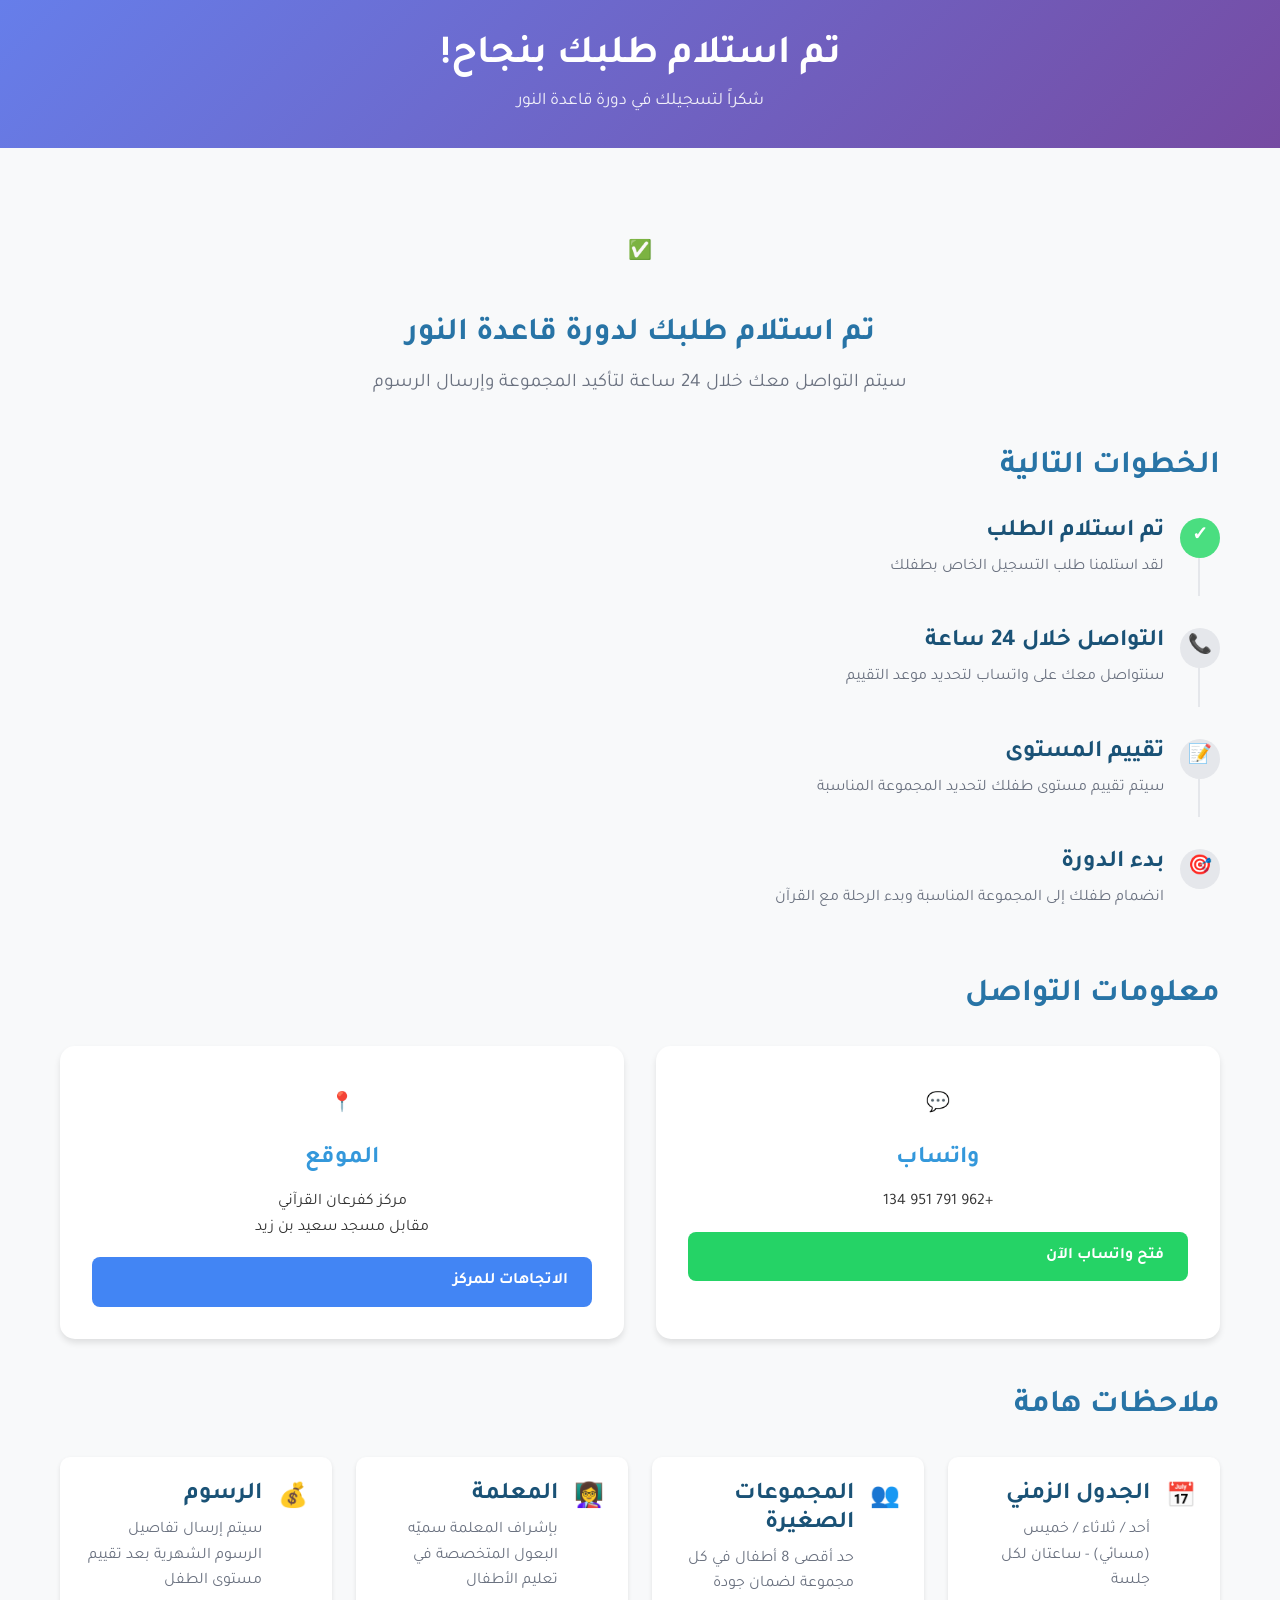
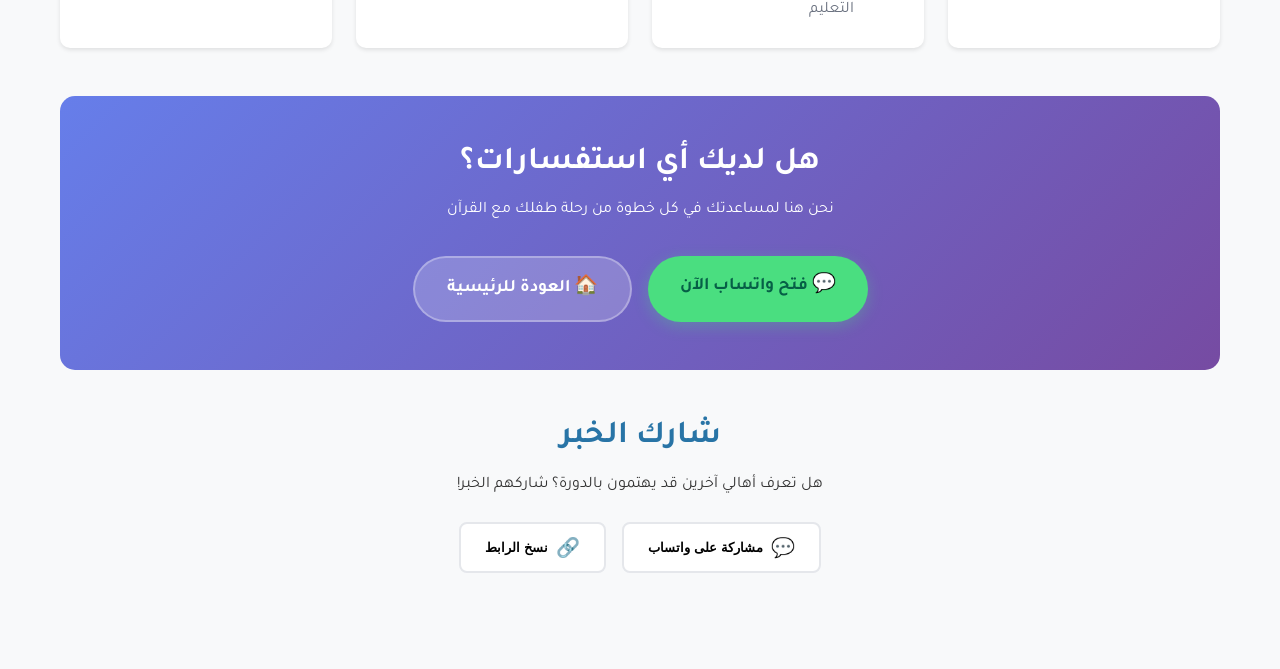
==== confirmation.html @ d8b771ff "اضافة الملفات" ====
<!DOCTYPE html>
<html lang="ar" dir="rtl">
<head>
    <meta charset="UTF-8">
    <meta name="viewport" content="width=device-width, initial-scale=1.0">
    <title>تأكيد التسجيل - دورة قاعدة النور</title>
    <meta name="description" content="تم استلام طلبك بنجاح في دورة قاعدة النور">
    <link rel="stylesheet" href="style.css">
    <link href="https://fonts.googleapis.com/css2?family=Tajawal:wght@400;500;700&display=swap" rel="stylesheet">
</head>
<body>
    <header class="page-header">
        <div class="container">
            <h1>تم استلام طلبك بنجاح!</h1>
            <p class="subtitle">شكراً لتسجيلك في دورة قاعدة النور</p>
        </div>
    </header>
    
    <main class="main-content">
        <div class="container">
            <section class="success-message">
                <div class="success-icon">
                    <span class="icon">✅</span>
                </div>
                <h2>تم استلام طلبك لدورة قاعدة النور</h2>
                <p class="success-description">
                    سيتم التواصل معك خلال 24 ساعة لتأكيد المجموعة وإرسال الرسوم
                </p>
            </section>
            
            <section class="next-steps">
                <h2>الخطوات التالية</h2>
                <div class="steps-timeline">
                    <div class="timeline-item">
                        <div class="timeline-marker completed">
                            <span class="icon">✓</span>
                        </div>
                        <div class="timeline-content">
                            <h3>تم استلام الطلب</h3>
                            <p>لقد استلمنا طلب التسجيل الخاص بطفلك</p>
                        </div>
                    </div>
                    
                    <div class="timeline-item">
                        <div class="timeline-marker pending">
                            <span class="icon">📞</span>
                        </div>
                        <div class="timeline-content">
                            <h3>التواصل خلال 24 ساعة</h3>
                            <p>سنتواصل معك على واتساب لتحديد موعد التقييم</p>
                        </div>
                    </div>
                    
                    <div class="timeline-item">
                        <div class="timeline-marker pending">
                            <span class="icon">📝</span>
                        </div>
                        <div class="timeline-content">
                            <h3>تقييم المستوى</h3>
                            <p>سيتم تقييم مستوى طفلك لتحديد المجموعة المناسبة</p>
                        </div>
                    </div>
                    
                    <div class="timeline-item">
                        <div class="timeline-marker pending">
                            <span class="icon">🎯</span>
                        </div>
                        <div class="timeline-content">
                            <h3>بدء الدورة</h3>
                            <p>انضمام طفلك إلى المجموعة المناسبة وبدء الرحلة مع القرآن</p>
                        </div>
                    </div>
                </div>
            </section>
            
            <section class="contact-info">
                <h2>معلومات التواصل</h2>
                <div class="contact-cards">
                    <div class="contact-card">
                        <div class="contact-icon">
                            <span class="icon">💬</span>
                        </div>
                        <h3>واتساب</h3>
                        <p>+962 791 951 134</p>
                        <a href="https://wa.me/962791951134?text=لقد قمت بالتسجيل في دورة قاعدة النور وأريد الاستفسار عن التفاصيل" 
                           class="contact-button whatsapp" 
                           onclick="trackEvent('whatsapp_click')">
                            فتح واتساب الآن
                        </a>
                    </div>
                    
                    <div class="contact-card">
                        <div class="contact-icon">
                            <span class="icon">📍</span>
                        </div>
                        <h3>الموقع</h3>
                        <p>مركز كفرعان القرآني<br>مقابل مسجد سعيد بن زيد</p>
                        <a href="https://maps.google.com/?q=مركز+كفرعان+القرآني" 
                           target="_blank" 
                           class="contact-button maps" 
                           onclick="trackEvent('maps_click')">
                            الاتجاهات للمركز
                        </a>
                    </div>
                </div>
            </section>
            
            <section class="important-notes">
                <h2>ملاحظات هامة</h2>
                <div class="notes-list">
                    <div class="note-item">
                        <span class="note-icon">📅</span>
                        <div class="note-content">
                            <h3>الجدول الزمني</h3>
                            <p>أحد / ثلاثاء / خميس (مسائي) - ساعتان لكل جلسة</p>
                        </div>
                    </div>
                    
                    <div class="note-item">
                        <span class="note-icon">👥</span>
                        <div class="note-content">
                            <h3>المجموعات الصغيرة</h3>
                            <p>حد أقصى 8 أطفال في كل مجموعة لضمان جودة التعليم</p>
                        </div>
                    </div>
                    
                    <div class="note-item">
                        <span class="note-icon">👩‍🏫</span>
                        <div class="note-content">
                            <h3>المعلمة</h3>
                            <p>بإشراف المعلمة سميّه البعول المتخصصة في تعليم الأطفال</p>
                        </div>
                    </div>
                    
                    <div class="note-item">
                        <span class="note-icon">💰</span>
                        <div class="note-content">
                            <h3>الرسوم</h3>
                            <p>سيتم إرسال تفاصيل الرسوم الشهرية بعد تقييم مستوى الطفل</p>
                        </div>
                    </div>
                </div>
            </section>
            
            <section class="final-cta">
                <div class="cta-content">
                    <h2>هل لديك أي استفسارات؟</h2>
                    <p>نحن هنا لمساعدتك في كل خطوة من رحلة طفلك مع القرآن</p>
                    <div class="cta-buttons">
                        <a href="https://wa.me/962791951134?text=لقد قمت بالتسجيل في دورة قاعدة النور وأريد الاستفسار عن التفاصيل" 
                           class="cta-button primary" 
                           onclick="trackEvent('whatsapp_click')">
                            <span class="icon">💬</span>
                            <span>فتح واتساب الآن</span>
                        </a>
                        <a href="index.html" class="cta-button secondary">
                            <span class="icon">🏠</span>
                            <span>العودة للرئيسية</span>
                        </a>
                    </div>
                </div>
            </section>
            
            <section class="share-section">
                <h2>شارك الخبر</h2>
                <p>هل تعرف أهالي آخرين قد يهتمون بالدورة؟ شاركهم الخبر!</p>
                <div class="share-buttons">
                    <button class="share-button" onclick="shareOnWhatsApp()">
                        <span class="icon">💬</span>
                        <span>مشاركة على واتساب</span>
                    </button>
                    <button class="share-button" onclick="copyLink()">
                        <span class="icon">🔗</span>
                        <span>نسخ الرابط</span>
                    </button>
                </div>
            </section>
        </div>
    </main>
    
    <script>
        function trackEvent(eventName) {
            if (typeof gtag !== 'undefined') {
                gtag('event', eventName);
            }
            console.log('Event tracked:', eventName);
        }
        
        function shareOnWhatsApp() {
            const url = window.location.origin;
            const message = `أوصي بشدة بدورة قاعدة النور في مركز كفرعان القرآني لتأسيس الأطفال على القرآن. سجلت طفلي الآن! 📚✨ ${url}`;
            window.open(`https://wa.me/?text=${encodeURIComponent(message)}`, '_blank');
            trackEvent('share_whatsapp');
        }
        
        function copyLink() {
            const url = window.location.origin;
            navigator.clipboard.writeText(url).then(() => {
                alert('تم نسخ الرابط بنجاح!');
                trackEvent('copy_link');
            }).catch(() => {
                // Fallback for older browsers
                const textArea = document.createElement('textarea');
                textArea.value = url;
                document.body.appendChild(textArea);
                textArea.select();
                document.execCommand('copy');
                document.body.removeChild(textArea);
                alert('تم نسخ الرابط بنجاح!');
                trackEvent('copy_link');
            });
        }
        
        // Track page view
        document.addEventListener('DOMContentLoaded', function() {
            trackEvent('page_view');
            trackEvent('conversion');
        });
    </script>
</body>
</html>
---- style.css ----
/* Reset and Base Styles */
* {
    margin: 0;
    padding: 0;
    box-sizing: border-box;
}

body {
    font-family: 'Tajawal', -apple-system, BlinkMacSystemFont, 'Segoe UI', Roboto, sans-serif;
    line-height: 1.6;
    color: #333;
    background-color: #f8f9fa;
    direction: rtl;
    transition: background-color 0.3s, color 0.3s;
}

body.dark-mode {
    background-color: #121212;
    color: #ffffff;
}

body.dark-mode p, 
body.dark-mode li {
    color: #e0e0e0;
}

body.dark-mode h1, 
body.dark-mode h2, 
body.dark-mode h3 {
    color: #fbc02d;
    font-weight: 700;
}

.container {
    max-width: 1200px;
    margin: 0 auto;
    padding: 0 20px;
}

/* Typography */
h1, h2, h3, h4, h5, h6 {
    font-weight: 700;
    line-height: 1.2;
    margin-bottom: 1rem;
}

h1 {
    font-size: 2.5rem;
    color: #1a5276;
}

h2 {
    font-size: 2rem;
    color: #2874a6;
}

h3 {
    font-size: 1.5rem;
    color: #3498db;
}

p {
    margin-bottom: 1rem;
}

/* Header Styles */
.page-header {
    background: linear-gradient(135deg, #667eea 0%, #764ba2 100%);
    color: white;
    padding: 2rem 0;
    text-align: center;
}

.page-header h1 {
    color: white;
    margin-bottom: 0.5rem;
}

.page-header .subtitle {
    font-size: 1.1rem;
    opacity: 0.9;
    margin-bottom: 0;
}

.breadcrumb {
    margin-bottom: 1.5rem;
    font-size: 0.9rem;
}

.breadcrumb a {
    color: rgba(255, 255, 255, 0.8);
    text-decoration: none;
    transition: color 0.3s;
}

.breadcrumb a:hover {
    color: white;
}

.breadcrumb .separator {
    margin: 0 0.5rem;
    opacity: 0.6;
}

.breadcrumb .current {
    color: white;
    font-weight: 500;
}

/* Hero Section */
.hero {
    background: linear-gradient(135deg, #667eea 0%, #764ba2 100%);
    color: white;
    padding: 4rem 0;
    text-align: center;
}

body.dark-mode .hero {
    background: linear-gradient(135deg, #1a1a1a 0%, #2d2d2d 100%) !important;
}

.hero-content {
    max-width: 800px;
    margin: 0 auto;
}

.hero h1 {
    font-size: 3rem;
    margin-bottom: 1rem;
    color: white;
}

.hero h2 {
    font-size: 1.5rem;
    font-weight: 500;
    margin-bottom: 2rem;
    color: rgba(255, 255, 255, 0.9);
}

.teacher-info {
    margin-bottom: 2rem;
}

.teacher-name {
    background: rgba(255, 255, 255, 0.2);
    padding: 0.5rem 1rem;
    border-radius: 25px;
    font-size: 1.1rem;
}

.key-features {
    display: flex;
    justify-content: center;
    gap: 2rem;
    margin-bottom: 2rem;
    flex-wrap: wrap;
}

.feature {
    display: flex;
    align-items: center;
    gap: 0.5rem;
    background: rgba(255, 255, 255, 0.1);
    padding: 0.5rem 1rem;
    border-radius: 20px;
}

.feature .icon {
    font-size: 1.2rem;
}

.benefits {
    background: rgba(255, 255, 255, 0.1);
    padding: 1.5rem;
    border-radius: 15px;
    margin-bottom: 2rem;
    text-align: right;
}

.benefits h3 {
    color: white;
    margin-bottom: 1rem;
    text-align: center;
}

.benefits ul {
    list-style: none;
}

.benefits li {
    margin-bottom: 0.5rem;
    position: relative;
    padding-right: 1.5rem;
}

.benefits li::before {
    content: "✓";
    position: absolute;
    right: 0;
    color: #4ade80;
    font-weight: bold;
}

.cta-section {
    margin-bottom: 2rem;
}

.cta-button {
    display: inline-block;
    padding: 1rem 2rem;
    border-radius: 50px;
    text-decoration: none;
    font-weight: 600;
    transition: all 0.3s;
    border: none;
    cursor: pointer;
    font-size: 1.1rem;
    text-align: center;
}

.cta-button.primary {
    background: #4ade80;
    color: #065f46;
    box-shadow: 0 4px 15px rgba(74, 222, 128, 0.3);
}

.cta-button.primary:hover {
    background: #22c55e;
    transform: translateY(-2px);
    box-shadow: 0 6px 20px rgba(74, 222, 128, 0.4);
}

.cta-button.secondary {
    background: rgba(255, 255, 255, 0.2);
    color: white;
    border: 2px solid rgba(255, 255, 255, 0.3);
}

.cta-button.secondary:hover {
    background: rgba(255, 255, 255, 0.3);
    transform: translateY(-2px);
}

.phone-contact {
    margin-top: 1rem;
    font-size: 0.9rem;
    opacity: 0.8;
}

.phone-contact a {
    color: white;
    text-decoration: none;
    font-weight: 600;
}

.phone-contact a:hover {
    text-decoration: underline;
}

.secondary-cta {
    margin-top: 1rem;
}

/* Trust Indicators */
.trust-indicators {
    background: white;
    padding: 2rem 0;
    border-top: 1px solid #e5e7eb;
}

.stats {
    display: flex;
    justify-content: center;
    gap: 3rem;
    flex-wrap: wrap;
}

.stat {
    text-align: center;
}

.stat .number {
    display: block;
    font-size: 2.5rem;
    font-weight: 700;
    color: #3498db;
}

.stat .label {
    font-size: 0.9rem;
    color: #6b7280;
}

/* Main Content */
.main-content {
    padding: 3rem 0;
}

/* How it Works */
.how-it-works {
    margin-bottom: 3rem;
}

.steps {
    display: grid;
    grid-template-columns: repeat(auto-fit, minmax(250px, 1fr));
    gap: 2rem;
    margin-top: 2rem;
}

.step {
    display: flex;
    align-items: flex-start;
    gap: 1rem;
    text-align: right;
}

.step-number {
    background: #3498db;
    color: white;
    width: 40px;
    height: 40px;
    border-radius: 50%;
    display: flex;
    align-items: center;
    justify-content: center;
    font-weight: 700;
    flex-shrink: 0;
}

.step-content h3 {
    color: #1a5276;
    margin-bottom: 0.5rem;
}

/* Schedule and Location */
.schedule-location {
    display: grid;
    grid-template-columns: repeat(auto-fit, minmax(300px, 1fr));
    gap: 2rem;
    margin-bottom: 3rem;
}

.schedule, .location {
    background: white;
    padding: 2rem;
    border-radius: 15px;
    box-shadow: 0 4px 6px rgba(0, 0, 0, 0.1);
}

.time-info, .location-info {
    margin-top: 1rem;
}

.time-info > div, .location-info > div {
    display: flex;
    align-items: center;
    gap: 0.5rem;
    margin-bottom: 0.5rem;
}

.map-link {
    display: inline-flex;
    align-items: center;
    gap: 0.5rem;
    color: #3498db;
    text-decoration: none;
    margin-top: 1rem;
}

.map-link:hover {
    text-decoration: underline;
}

/* Groups Info */
.groups-info {
    margin-bottom: 3rem;
}

.groups-grid {
    display: grid;
    grid-template-columns: repeat(auto-fit, minmax(200px, 1fr));
    gap: 2rem;
    margin-top: 2rem;
}

.group-card {
    background: white;
    padding: 2rem;
    border-radius: 15px;
    box-shadow: 0 4px 6px rgba(0, 0, 0, 0.1);
    text-align: center;
}

.group-icon {
    font-size: 3rem;
    margin-bottom: 1rem;
}

.age-range {
    display: inline-block;
    background: #e3f2fd;
    color: #1976d2;
    padding: 0.25rem 0.75rem;
    border-radius: 15px;
    font-size: 0.9rem;
    margin-top: 0.5rem;
}

/* Testimonials */
.testimonials {
    margin-bottom: 3rem;
}

.testimonials-grid {
    display: grid;
    grid-template-columns: repeat(auto-fit, minmax(300px, 1fr));
    gap: 2rem;
    margin-top: 2rem;
}

.testimonial {
    background: white;
    padding: 2rem;
    border-radius: 15px;
    box-shadow: 0 4px 6px rgba(0, 0, 0, 0.1);
    position: relative;
}

.testimonial::before {
    content: '"';
    position: absolute;
    top: 1rem;
    right: 1rem;
    font-size: 3rem;
    color: #3498db;
    opacity: 0.2;
}

.quote {
    font-style: italic;
    margin-bottom: 1rem;
    position: relative;
    z-index: 1;
}

.author {
    font-weight: 600;
    color: #6b7280;
    text-align: left;
}

/* FAQ */
.faq {
    margin-bottom: 3rem;
}

.faq-items {
    margin-top: 2rem;
}

.faq-item {
    background: white;
    border-radius: 10px;
    margin-bottom: 1rem;
    overflow: hidden;
    box-shadow: 0 2px 4px rgba(0, 0, 0, 0.1);
}

.faq-question {
    width: 100%;
    background: none;
    border: none;
    padding: 1.5rem;
    text-align: right;
    cursor: pointer;
    display: flex;
    justify-content: space-between;
    align-items: center;
    font-size: 1.1rem;
    font-weight: 600;
    color: #1a5276;
    transition: background-color 0.3s;
}

.faq-question:hover {
    background-color: #f8f9fa;
}

.faq-toggle {
    font-size: 1.5rem;
    color: #3498db;
    transition: transform 0.3s;
}

.faq-item.active .faq-toggle {
    transform: rotate(45deg);
}

.faq-answer {
    max-height: 0;
    overflow: hidden;
    transition: max-height 0.3s ease-out;
}

.faq-answer p {
    padding: 0 1.5rem 1.5rem;
    color: #6b7280;
}

.faq-item.active .faq-answer {
    max-height: 200px;
}

/* CTA Section */
.cta-section {
    background: linear-gradient(135deg, #667eea 0%, #764ba2 100%);
    color: white;
    padding: 3rem 0;
    text-align: center;
    border-radius: 15px;
    margin-top: 3rem;
}

.cta-content h2 {
    color: white;
    margin-bottom: 1rem;
}

.whatsapp-link {
    display: inline-flex;
    align-items: center;
    gap: 0.5rem;
    color: white;
    text-decoration: none;
    margin-top: 1rem;
    opacity: 0.9;
    transition: opacity 0.3s;
}

.whatsapp-link:hover {
    opacity: 1;
}

/* Decision Page */
.decision-summary {
    margin-bottom: 3rem;
}

.summary-card {
    background: white;
    padding: 2rem;
    border-radius: 15px;
    box-shadow: 0 4px 6px rgba(0, 0, 0, 0.1);
}

.summary-items {
    display: grid;
    grid-template-columns: repeat(auto-fit, minmax(250px, 1fr));
    gap: 1rem;
    margin-top: 1.5rem;
}

.summary-item {
    display: flex;
    align-items: center;
    gap: 0.5rem;
}

.decision-question {
    margin-bottom: 3rem;
}

.question-card {
    background: white;
    padding: 2rem;
    border-radius: 15px;
    box-shadow: 0 4px 6px rgba(0, 0, 0, 0.1);
    text-align: center;
}

.question-subtitle {
    color: #6b7280;
    margin-bottom: 2rem;
}

.decision-options {
    display: grid;
    grid-template-columns: repeat(auto-fit, minmax(300px, 1fr));
    gap: 2rem;
    margin-top: 2rem;
}

.option-card {
    padding: 2rem;
    border-radius: 15px;
    border: 2px solid #e5e7eb;
    transition: all 0.3s;
}

.option-card.primary {
    border-color: #4ade80;
    background: #f0fdf4;
}

.option-card.secondary {
    border-color: #6b7280;
    background: #f9fafb;
}

.option-card:hover {
    transform: translateY(-2px);
    box-shadow: 0 6px 12px rgba(0, 0, 0, 0.1);
}

.option-header h3 {
    margin-bottom: 0.5rem;
}

.option-header p {
    color: #6b7280;
    margin-bottom: 1.5rem;
}

.option-benefits ul {
    list-style: none;
    text-align: right;
    margin-bottom: 1.5rem;
}

.option-benefits li {
    margin-bottom: 0.5rem;
    position: relative;
    padding-right: 1.5rem;
}

.option-benefits li::before {
    content: "✓";
    position: absolute;
    right: 0;
    color: #4ade80;
    font-weight: bold;
}

/* Urgency Section */
.urgency-section {
    margin-bottom: 3rem;
}

.urgency-card {
    background: #fef2f2;
    border: 2px solid #fecaca;
    padding: 2rem;
    border-radius: 15px;
    text-align: center;
}

.urgency-content h3 {
    color: #dc2626;
    margin-bottom: 0.5rem;
}

.spots-remaining {
    margin-top: 1rem;
}

.spots-number {
    display: block;
    font-size: 3rem;
    font-weight: 700;
    color: #dc2626;
}

.spots-text {
    color: #6b7280;
}

/* Form Styles */
.multi-step-form {
    background: white;
    padding: 2rem;
    border-radius: 15px;
    box-shadow: 0 4px 6px rgba(0, 0, 0, 0.1);
    margin-top: 2rem;
}

.progress-bar {
    display: flex;
    justify-content: space-between;
    margin-bottom: 2rem;
    position: relative;
}

.progress-bar::before {
    content: '';
    position: absolute;
    top: 20px;
    right: 0;
    left: 0;
    height: 2px;
    background: #e5e7eb;
    z-index: 1;
}

.progress-step {
    position: relative;
    z-index: 2;
    text-align: center;
    flex: 1;
}

.step-number {
    width: 40px;
    height: 40px;
    border-radius: 50%;
    background: #e5e7eb;
    color: #6b7280;
    display: flex;
    align-items: center;
    justify-content: center;
    font-weight: 700;
    margin: 0 auto 0.5rem;
    transition: all 0.3s;
}

.progress-step.active .step-number {
    background: #3498db;
    color: white;
}

.progress-step.completed .step-number {
    background: #4ade80;
    color: white;
}

.step-title {
    font-size: 0.9rem;
    color: #6b7280;
}

.progress-step.active .step-title {
    color: #3498db;
    font-weight: 600;
}

.progress-step.completed .step-title {
    color: #4ade80;
}

.form-step {
    display: none;
}

.form-step.active {
    display: block;
}

.step-header {
    text-align: center;
    margin-bottom: 2rem;
}

.step-header h2 {
    color: #1a5276;
    margin-bottom: 0.5rem;
}

.step-header p {
    color: #6b7280;
}

.form-group {
    margin-bottom: 1.5rem;
}

.form-group label {
    display: block;
    margin-bottom: 0.5rem;
    font-weight: 600;
    color: #374151;
}

.form-group input,
.form-group select,
.form-group textarea {
    width: 100%;
    padding: 0.75rem;
    border: 2px solid #e5e7eb;
    border-radius: 8px;
    font-size: 1rem;
    transition: border-color 0.3s;
}

.form-group input:focus,
.form-group select:focus,
.form-group textarea:focus {
    outline: none;
    border-color: #3498db;
}

.form-group small {
    display: block;
    margin-top: 0.25rem;
    color: #6b7280;
    font-size: 0.875rem;
}

.radio-group,
.checkbox-group {
    display: flex;
    flex-direction: column;
    gap: 0.75rem;
}

.radio-option,
.checkbox-option {
    display: flex;
    align-items: center;
    gap: 0.75rem;
    cursor: pointer;
}

.radio-option input[type="radio"],
.checkbox-option input[type="checkbox"] {
    display: none;
}

.radio-custom,
.checkbox-custom {
    width: 20px;
    height: 20px;
    border: 2px solid #e5e7eb;
    border-radius: 50%;
    position: relative;
    transition: all 0.3s;
}

.checkbox-custom {
    border-radius: 4px;
}

.radio-option input[type="radio"]:checked + .radio-custom,
.checkbox-option input[type="checkbox"]:checked + .checkbox-custom {
    background: #3498db;
    border-color: #3498db;
}

.radio-option input[type="radio"]:checked + .radio-custom::after {
    content: '';
    position: absolute;
    top: 50%;
    left: 50%;
    transform: translate(-50%, -50%);
    width: 8px;
    height: 8px;
    border-radius: 50%;
    background: white;
}

.checkbox-option input[type="checkbox"]:checked + .checkbox-custom::after {
    content: '✓';
    position: absolute;
    top: 50%;
    left: 50%;
    transform: translate(-50%, -50%);
    color: white;
    font-size: 12px;
}

.schedule-confirmation {
    background: #f8f9fa;
    padding: 1rem;
    border-radius: 8px;
    margin-bottom: 1rem;
}

.schedule-item {
    display: flex;
    align-items: center;
    gap: 0.5rem;
    margin-bottom: 0.5rem;
}

.form-note {
    background: #fef3c7;
    border: 1px solid #fcd34d;
    padding: 1rem;
    border-radius: 8px;
    margin-top: 1rem;
    text-align: center;
}

.form-actions {
    display: flex;
    justify-content: space-between;
    gap: 1rem;
    margin-top: 2rem;
}

.btn-primary,
.btn-secondary {
    padding: 0.75rem 2rem;
    border-radius: 8px;
    font-weight: 600;
    cursor: pointer;
    transition: all 0.3s;
    border: none;
    font-size: 1rem;
}

.btn-primary {
    background: #3498db;
    color: white;
}

.btn-primary:hover {
    background: #2980b9;
    transform: translateY(-1px);
}

.btn-secondary {
    background: #6b7280;
    color: white;
}

.btn-secondary:hover {
    background: #4b5563;
    transform: translateY(-1px);
}

/* Confirmation Page */
.success-message {
    text-align: center;
    margin-bottom: 3rem;
}

.success-icon {
    font-size: 4rem;
    margin-bottom: 1rem;
}

.success-description {
    font-size: 1.2rem;
    color: #6b7280;
    margin-top: 1rem;
}

.next-steps {
    margin-bottom: 3rem;
}

.steps-timeline {
    margin-top: 2rem;
}

.timeline-item {
    display: flex;
    align-items: flex-start;
    gap: 1rem;
    margin-bottom: 2rem;
    position: relative;
}

.timeline-item:not(:last-child)::after {
    content: '';
    position: absolute;
    top: 40px;
    right: 20px;
    width: 2px;
    height: calc(100% - 40px);
    background: #e5e7eb;
}

.timeline-marker {
    width: 40px;
    height: 40px;
    border-radius: 50%;
    display: flex;
    align-items: center;
    justify-content: center;
    font-weight: 700;
    flex-shrink: 0;
}

.timeline-marker.completed {
    background: #4ade80;
    color: white;
}

.timeline-marker.pending {
    background: #e5e7eb;
    color: #6b7280;
}

.timeline-content h3 {
    margin-bottom: 0.5rem;
    color: #1a5276;
}

.timeline-content p {
    color: #6b7280;
}

.contact-info {
    margin-bottom: 3rem;
}

.contact-cards {
    display: grid;
    grid-template-columns: repeat(auto-fit, minmax(300px, 1fr));
    gap: 2rem;
    margin-top: 2rem;
}

.contact-card {
    background: white;
    padding: 2rem;
    border-radius: 15px;
    box-shadow: 0 4px 6px rgba(0, 0, 0, 0.1);
    text-align: center;
}

.contact-icon {
    font-size: 2rem;
    margin-bottom: 1rem;
}

.contact-button {
    display: inline-block;
    padding: 0.75rem 1.5rem;
    border-radius: 8px;
    text-decoration: none;
    font-weight: 600;
    margin-top: 1rem;
    transition: all 0.3s;
}

.contact-button.whatsapp {
    background: #25d366;
    color: white;
}

.contact-button.whatsapp:hover {
    background: #128c7e;
    transform: translateY(-1px);
}

.contact-button.maps {
    background: #4285f4;
    color: white;
}

.contact-button.maps:hover {
    background: #3367d6;
    transform: translateY(-1px);
}

.important-notes {
    margin-bottom: 3rem;
}

.notes-list {
    display: grid;
    grid-template-columns: repeat(auto-fit, minmax(250px, 1fr));
    gap: 1.5rem;
    margin-top: 2rem;
}

.note-item {
    display: flex;
    align-items: flex-start;
    gap: 1rem;
    background: white;
    padding: 1.5rem;
    border-radius: 10px;
    box-shadow: 0 2px 4px rgba(0, 0, 0, 0.1);
}

.note-icon {
    font-size: 1.5rem;
    flex-shrink: 0;
}

.note-content h3 {
    margin-bottom: 0.5rem;
    color: #1a5276;
}

.note-content p {
    color: #6b7280;
    margin: 0;
}

.final-cta {
    background: linear-gradient(135deg, #667eea 0%, #764ba2 100%);
    color: white;
    padding: 3rem 0;
    text-align: center;
    border-radius: 15px;
    margin-bottom: 3rem;
}

.cta-buttons {
    display: flex;
    justify-content: center;
    gap: 1rem;
    margin-top: 2rem;
    flex-wrap: wrap;
}

.share-section {
    text-align: center;
    margin-bottom: 3rem;
}

.share-buttons {
    display: flex;
    justify-content: center;
    gap: 1rem;
    margin-top: 1.5rem;
    flex-wrap: wrap;
}

.share-button {
    display: flex;
    align-items: center;
    gap: 0.5rem;
    padding: 0.75rem 1.5rem;
    border: 2px solid #e5e7eb;
    background: white;
    border-radius: 8px;
    cursor: pointer;
    transition: all 0.3s;
    font-weight: 600;
}

.share-button:hover {
    background: #f8f9fa;
    transform: translateY(-1px);
}

/* Post Funnel Page */
.understanding-message {
    text-align: center;
    margin-bottom: 3rem;
}

.understanding-card {
    background: white;
    padding: 2rem;
    border-radius: 15px;
    box-shadow: 0 4px 6px rgba(0, 0, 0, 0.1);
}

.understanding-icon {
    font-size: 3rem;
    margin-bottom: 1rem;
}

.quick-summary {
    margin-bottom: 3rem;
}

.summary-grid {
    display: grid;
    grid-template-columns: repeat(auto-fit, minmax(200px, 1fr));
    gap: 1.5rem;
    margin-top: 2rem;
}

.contact-options {
    margin-bottom: 3rem;
}

.options-grid {
    display: grid;
    grid-template-columns: repeat(auto-fit, minmax(350px, 1fr));
    gap: 2rem;
    margin-top: 2rem;
}

.whatsapp-form {
    margin-top: 1.5rem;
}

.reassurance {
    margin-bottom: 3rem;
}

.reassurance-grid {
    display: grid;
    grid-template-columns: repeat(auto-fit, minmax(200px, 1fr));
    gap: 1.5rem;
    margin-top: 2rem;
}

.reassurance-item {
    text-align: center;
    background: white;
    padding: 1.5rem;
    border-radius: 10px;
    box-shadow: 0 2px 4px rgba(0, 0, 0, 0.1);
}

.reassurance-icon {
    font-size: 2rem;
    margin-bottom: 1rem;
}

.final-contact {
    background: #f8f9fa;
    padding: 2rem;
    border-radius: 15px;
    text-align: center;
    margin-bottom: 3rem;
}

.contact-buttons {
    display: flex;
    justify-content: center;
    gap: 1rem;
    margin-top: 1.5rem;
    flex-wrap: wrap;
}

.contact-button {
    display: flex;
    align-items: center;
    gap: 0.5rem;
    padding: 0.75rem 1.5rem;
    border-radius: 8px;
    text-decoration: none;
    font-weight: 600;
    transition: all 0.3s;
}

.contact-button.whatsapp {
    background: #25d366;
    color: white;
}

.contact-button.phone {
    background: #374151;
    color: white;
}

.contact-button:hover {
    transform: translateY(-1px);
}

.return-options {
    text-align: center;
}

.return-buttons {
    display: flex;
    justify-content: center;
    gap: 1rem;
    margin-top: 1.5rem;
    flex-wrap: wrap;
}

/* Responsive Design */
@media (max-width: 768px) {
    .container {
        padding: 0 15px;
    }
    
    h1 {
        font-size: 2rem;
    }
    
    h2 {
        font-size: 1.5rem;
    }
    
    .hero {
        padding: 2rem 0;
    }
    
    .hero h1 {
        font-size: 2rem;
    }
    
    .hero h2 {
        font-size: 1.2rem;
    }
    
    .key-features {
        flex-direction: column;
        align-items: center;
        gap: 1rem;
    }
    
    .stats {
        gap: 1.5rem;
    }
    
    .steps {
        grid-template-columns: 1fr;
    }
    
    .schedule-location {
        grid-template-columns: 1fr;
    }
    
    .groups-grid {
        grid-template-columns: 1fr;
    }
    
    .testimonials-grid {
        grid-template-columns: 1fr;
    }
    
    .decision-options {
        grid-template-columns: 1fr;
    }
    
    .summary-items {
        grid-template-columns: 1fr;
    }
    
    .form-actions {
        flex-direction: column;
    }
    
    .cta-buttons {
        flex-direction: column;
        align-items: center;
    }
    
    .contact-cards {
        grid-template-columns: 1fr;
    }
    
    .notes-list {
        grid-template-columns: 1fr;
    }
    
    .options-grid {
        grid-template-columns: 1fr;
    }
    
    .reassurance-grid {
        grid-template-columns: repeat(2, 1fr);
    }
    
    .progress-bar {
        flex-direction: column;
        gap: 1rem;
    }
    
    .progress-bar::before {
        display: none;
    }
    
    .timeline-item {
        flex-direction: column;
        text-align: center;
    }
    
    .timeline-item:not(:last-child)::after {
        right: 50%;
        transform: translateX(50%);
        height: 30px;
        top: 40px;
    }
}

@media (max-width: 480px) {
    .hero h1 {
        font-size: 1.5rem;
    }
    
    .hero h2 {
        font-size: 1rem;
    }
    
    .stat .number {
        font-size: 2rem;
    }
    
    .reassurance-grid {
        grid-template-columns: 1fr;
    }
    
    .return-buttons {
        flex-direction: column;
        align-items: center;
    }
}

/* Animation Classes */
.fade-in {
    animation: fadeIn 0.6s ease-in;
}

@keyframes fadeIn {
    from {
        opacity: 0;
        transform: translateY(20px);
    }
    to {
        opacity: 1;
        transform: translateY(0);
    }
}

.slide-in {
    animation: slideIn 0.6s ease-out;
}

@keyframes slideIn {
    from {
        transform: translateX(-100%);
        opacity: 0;
    }
    to {
        transform: translateX(0);
        opacity: 1;
    }
}

/* Utility Classes */
.text-center {
    text-align: center;
}

.text-right {
    text-align: right;
}

.mb-2 {
    margin-bottom: 2rem;
}

.mb-3 {
    margin-bottom: 3rem;
}

.mt-2 {
    margin-top: 2rem;
}

.mt-3 {
    margin-top: 3rem;
}

.icon {
    font-size: 1.2rem;
}
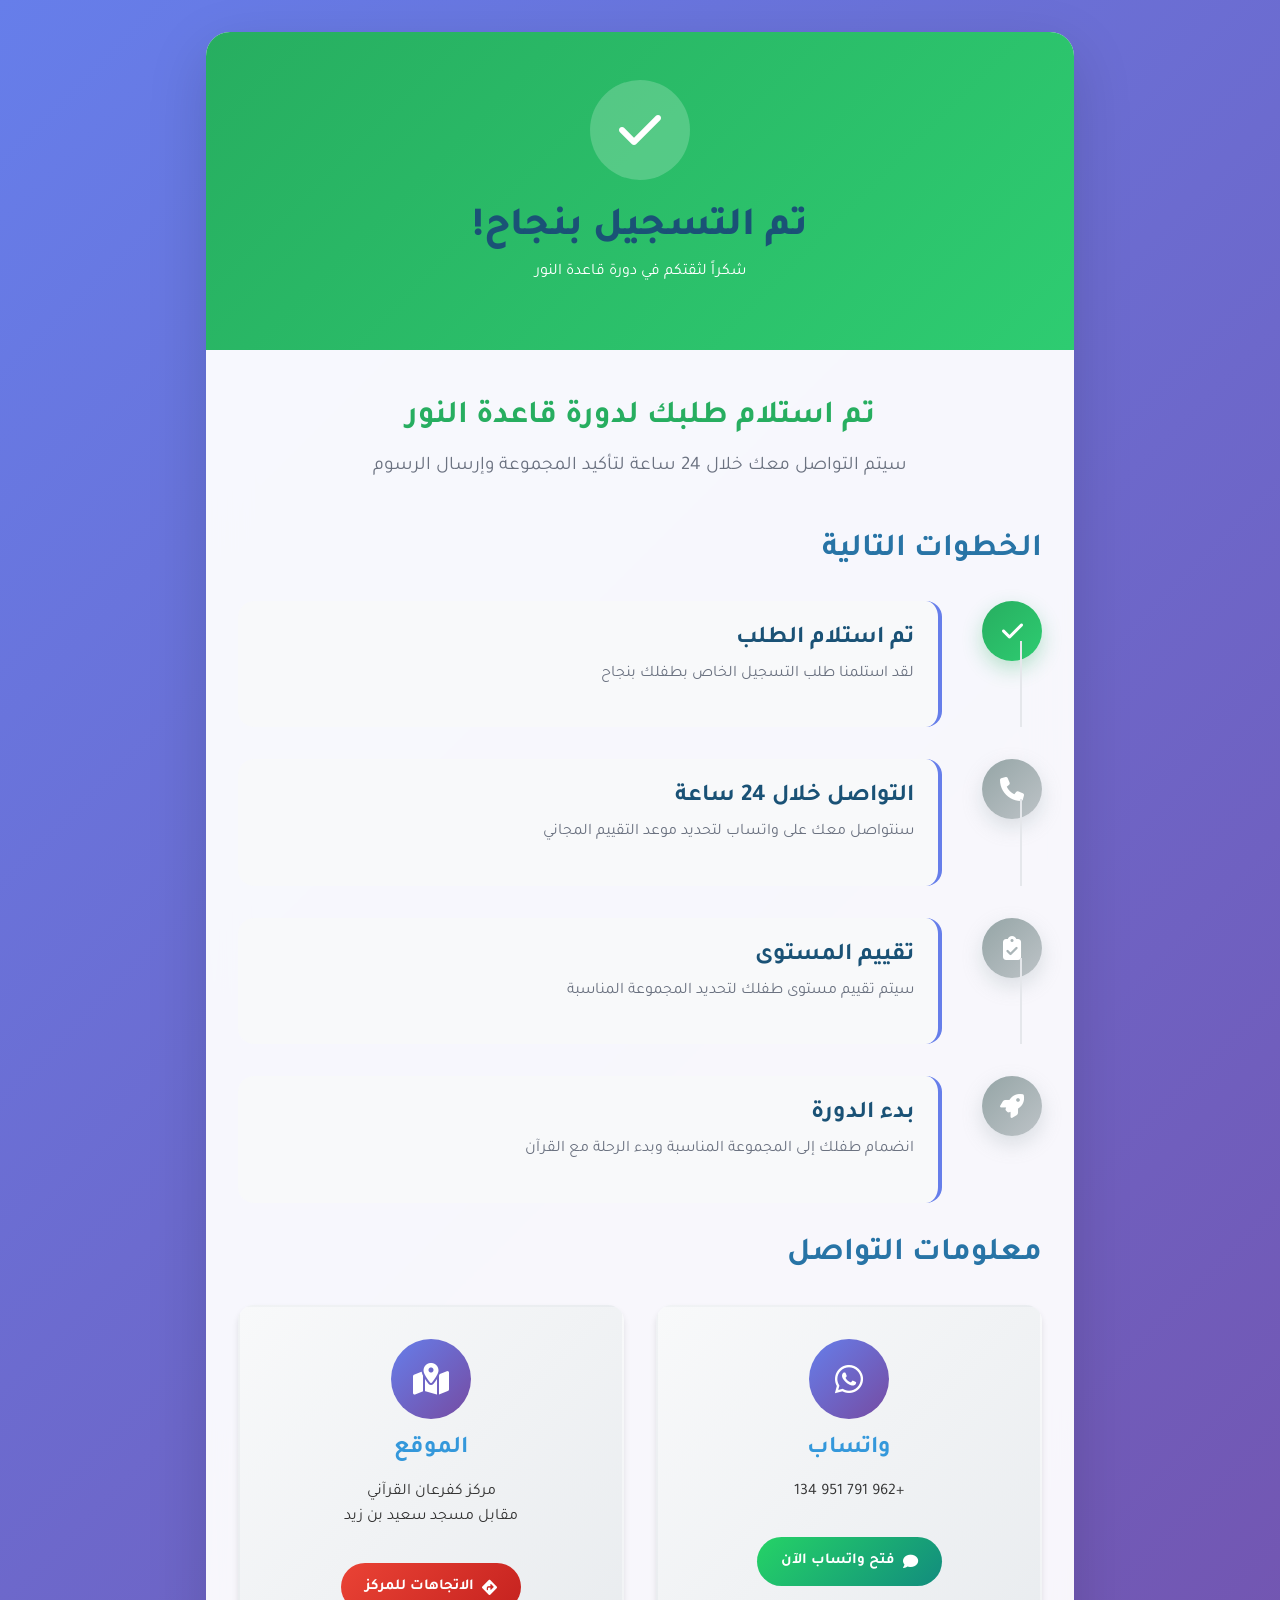
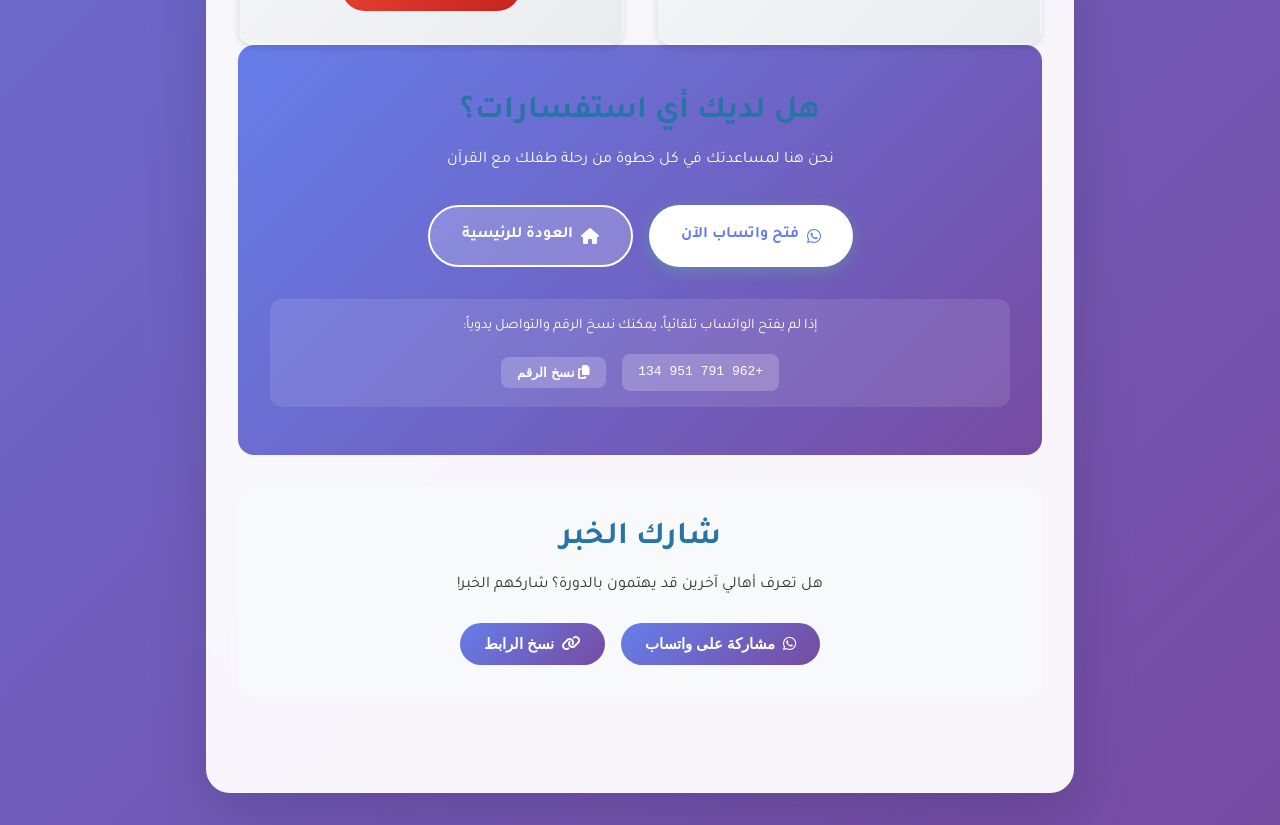
==== commit aad772f4: "update all files" ====
--- a/confirmation.html
+++ b/confirmation.html
@@ -6,185 +6,445 @@
     <title>تأكيد التسجيل - دورة قاعدة النور</title>
     <meta name="description" content="تم استلام طلبك بنجاح في دورة قاعدة النور">
     <link rel="stylesheet" href="style.css">
-    <link href="https://fonts.googleapis.com/css2?family=Tajawal:wght@400;500;700&display=swap" rel="stylesheet">
+    <link href="https://fonts.googleapis.com/css2?family=Tajawal:wght@300;400;500;600;700;800&display=swap" rel="stylesheet">
+    <link rel="stylesheet" href="https://cdnjs.cloudflare.com/ajax/libs/font-awesome/6.4.0/css/all.min.css">
+    <script src="script.js"></script>
+    
+    <style>
+        .confirmation-page {
+            background: linear-gradient(135deg, #667eea 0%, #764ba2 100%);
+            min-height: 100vh;
+            position: relative;
+            overflow-x: hidden;
+            overflow-y: auto;
+        }
+        
+        .confirmation-container {
+            max-width: 900px;
+            margin: 0 auto;
+            padding: 2rem 1rem;
+            position: relative;
+            z-index: 1;
+            min-height: 100vh;
+            display: flex;
+            align-items: center;
+            justify-content: center;
+        }
+        
+        .confirmation-card {
+            background: rgba(255, 255, 255, 0.95);
+            backdrop-filter: blur(20px);
+            border-radius: 24px;
+            box-shadow: 0 20px 60px rgba(0, 0, 0, 0.15);
+            overflow: hidden;
+            animation: slideUp 0.8s ease-out;
+            width: 100%;
+        }
+        
+        @keyframes slideUp {
+            from { opacity: 0; transform: translateY(30px); }
+            to { opacity: 1; transform: translateY(0); }
+        }
+        
+        .success-header {
+            background: linear-gradient(135deg, #27ae60 0%, #2ecc71 100%);
+            color: white;
+            padding: 3rem 2rem;
+            text-align: center;
+            position: relative;
+            overflow: hidden;
+        }
+        
+        .success-icon {
+            width: 100px;
+            height: 100px;
+            background: rgba(255, 255, 255, 0.2);
+            border-radius: 50%;
+            display: flex;
+            align-items: center;
+            justify-content: center;
+            margin: 0 auto 1.5rem;
+            font-size: 3rem;
+            animation: pulse 2s ease-in-out infinite;
+        }
+        
+        @keyframes pulse {
+            0%, 100% { transform: scale(1); }
+            50% { transform: scale(1.05); }
+        }
+        
+        .success-header h1 {
+            font-size: 2.5rem;
+            font-weight: 800;
+            margin-bottom: 0.5rem;
+        }
+        
+        .confirmation-body {
+            padding: 3rem 2rem;
+        }
+        
+        .success-message {
+            text-align: center;
+            margin-bottom: 3rem;
+        }
+        
+        .success-message h2 {
+            color: #27ae60;
+            font-size: 2rem;
+            font-weight: 700;
+            margin-bottom: 1rem;
+        }
+        
+        .timeline-item {
+            display: flex;
+            align-items: flex-start;
+            margin-bottom: 2rem;
+            animation: slideInRight 0.6s ease-out forwards;
+            opacity: 0;
+        }
+        
+        .timeline-item:nth-child(1) { animation-delay: 0.2s; }
+        .timeline-item:nth-child(2) { animation-delay: 0.4s; }
+        .timeline-item:nth-child(3) { animation-delay: 0.6s; }
+        .timeline-item:nth-child(4) { animation-delay: 0.8s; }
+        
+        @keyframes slideInRight {
+            from { opacity: 0; transform: translateX(30px); }
+            to { opacity: 1; transform: translateX(0); }
+        }
+        
+        .timeline-marker {
+            width: 60px;
+            height: 60px;
+            border-radius: 50%;
+            display: flex;
+            align-items: center;
+            justify-content: center;
+            font-size: 1.5rem;
+            margin-left: 1.5rem;
+            flex-shrink: 0;
+        }
+        
+        .timeline-marker.completed {
+            background: linear-gradient(135deg, #27ae60 0%, #2ecc71 100%);
+            color: white;
+            box-shadow: 0 8px 20px rgba(39, 174, 96, 0.3);
+        }
+        
+        .timeline-marker.pending {
+            background: linear-gradient(135deg, #95a5a6 0%, #bdc3c7 100%);
+            color: white;
+            box-shadow: 0 8px 20px rgba(149, 165, 166, 0.3);
+        }
+        
+        .timeline-content {
+            flex: 1;
+            background: #f8f9fa;
+            padding: 1.5rem;
+            border-radius: 16px;
+            border-right: 4px solid #667eea;
+            transition: all 0.3s ease;
+        }
+        
+        .timeline-content:hover {
+            transform: translateY(-2px);
+            box-shadow: 0 8px 20px rgba(0, 0, 0, 0.1);
+        }
+        
+        .contact-cards {
+            display: grid;
+            grid-template-columns: repeat(auto-fit, minmax(250px, 1fr));
+            gap: 2rem;
+        }
+        
+        .contact-card {
+            background: linear-gradient(135deg, #f8f9fa 0%, #e9ecef 100%);
+            padding: 2rem;
+            border-radius: 16px;
+            text-align: center;
+            transition: all 0.3s ease;
+            border: 2px solid transparent;
+        }
+        
+        .contact-card:hover {
+            transform: translateY(-5px);
+            border-color: #667eea;
+            box-shadow: 0 15px 30px rgba(102, 126, 234, 0.2);
+        }
+        
+        .contact-icon {
+            width: 80px;
+            height: 80px;
+            background: linear-gradient(135deg, #667eea 0%, #764ba2 100%);
+            border-radius: 50%;
+            display: flex;
+            align-items: center;
+            justify-content: center;
+            margin: 0 auto 1rem;
+            font-size: 2rem;
+            color: white;
+        }
+        
+        .contact-button {
+            display: inline-flex;
+            align-items: center;
+            gap: 0.5rem;
+            padding: 0.75rem 1.5rem;
+            border-radius: 50px;
+            text-decoration: none;
+            font-weight: 600;
+            transition: all 0.3s ease;
+            font-size: 0.95rem;
+        }
+        
+        .contact-button.whatsapp {
+            background: linear-gradient(135deg, #25d366 0%, #128c7e 100%);
+            color: white;
+        }
+        
+        .contact-button.maps {
+            background: linear-gradient(135deg, #ea4335 0%, #c5221f 100%);
+            color: white;
+        }
+        
+        .final-cta {
+            background: linear-gradient(135deg, #667eea 0%, #764ba2 100%);
+            color: white;
+            padding: 3rem 2rem;
+            border-radius: 16px;
+            text-align: center;
+            margin-bottom: 2rem;
+        }
+        
+        .cta-buttons {
+            display: flex;
+            gap: 1rem;
+            justify-content: center;
+            flex-wrap: wrap;
+        }
+        
+        .cta-button {
+            display: inline-flex;
+            align-items: center;
+            gap: 0.5rem;
+            padding: 1rem 2rem;
+            border-radius: 50px;
+            text-decoration: none;
+            font-weight: 600;
+            transition: all 0.3s ease;
+            font-size: 1rem;
+        }
+        
+        .cta-button.primary {
+            background: white;
+            color: #667eea;
+        }
+        
+        .cta-button.secondary {
+            background: rgba(255, 255, 255, 0.2);
+            color: white;
+            border: 2px solid white;
+        }
+        
+        .share-section {
+            text-align: center;
+            padding: 2rem;
+            background: #f8f9fa;
+            border-radius: 16px;
+        }
+        
+        .share-button {
+            display: inline-flex;
+            align-items: center;
+            gap: 0.5rem;
+            padding: 0.75rem 1.5rem;
+            border: none;
+            border-radius: 50px;
+            background: linear-gradient(135deg, #667eea 0%, #764ba2 100%);
+            color: white;
+            font-weight: 600;
+            cursor: pointer;
+            transition: all 0.3s ease;
+            font-size: 0.95rem;
+        }
+        
+        @media (max-width: 768px) {
+            .confirmation-container {
+                padding: 1rem;
+                min-height: auto;
+                align-items: flex-start;
+                padding-top: 2rem;
+                padding-bottom: 2rem;
+            }
+            
+            .timeline-item {
+                flex-direction: column;
+                text-align: center;
+            }
+            
+            .timeline-marker {
+                margin: 0 auto 1rem;
+            }
+            
+            .cta-buttons {
+                flex-direction: column;
+                align-items: center;
+            }
+        }
+    </style>
 </head>
-<body>
-    <header class="page-header">
-        <div class="container">
-            <h1>تم استلام طلبك بنجاح!</h1>
-            <p class="subtitle">شكراً لتسجيلك في دورة قاعدة النور</p>
-        </div>
-    </header>
-    
-    <main class="main-content">
-        <div class="container">
-            <section class="success-message">
+<body class="confirmation-page">
+    <div class="confirmation-container">
+        <div class="confirmation-card">
+            <header class="success-header">
                 <div class="success-icon">
-                    <span class="icon">✅</span>
+                    <i class="fas fa-check"></i>
                 </div>
-                <h2>تم استلام طلبك لدورة قاعدة النور</h2>
-                <p class="success-description">
-                    سيتم التواصل معك خلال 24 ساعة لتأكيد المجموعة وإرسال الرسوم
-                </p>
-            </section>
+                <h1>تم التسجيل بنجاح!</h1>
+                <p class="subtitle">شكراً لثقتكم في دورة قاعدة النور</p>
+            </header>
             
-            <section class="next-steps">
-                <h2>الخطوات التالية</h2>
-                <div class="steps-timeline">
-                    <div class="timeline-item">
-                        <div class="timeline-marker completed">
-                            <span class="icon">✓</span>
-                        </div>
-                        <div class="timeline-content">
-                            <h3>تم استلام الطلب</h3>
-                            <p>لقد استلمنا طلب التسجيل الخاص بطفلك</p>
+            <main class="confirmation-body">
+                <section class="success-message">
+                    <h2>تم استلام طلبك لدورة قاعدة النور</h2>
+                    <p class="success-description">
+                        سيتم التواصل معك خلال 24 ساعة لتأكيد المجموعة وإرسال الرسوم
+                    </p>
+                </section>
+                
+                <section class="timeline-section">
+                    <h2>الخطوات التالية</h2>
+                    <div class="steps-timeline">
+                        <div class="timeline-item">
+                            <div class="timeline-marker completed">
+                                <i class="fas fa-check"></i>
+                            </div>
+                            <div class="timeline-content">
+                                <h3>تم استلام الطلب</h3>
+                                <p>لقد استلمنا طلب التسجيل الخاص بطفلك بنجاح</p>
+                            </div>
+                        </div>
+                        
+                        <div class="timeline-item">
+                            <div class="timeline-marker pending">
+                                <i class="fas fa-phone"></i>
+                            </div>
+                            <div class="timeline-content">
+                                <h3>التواصل خلال 24 ساعة</h3>
+                                <p>سنتواصل معك على واتساب لتحديد موعد التقييم المجاني</p>
+                            </div>
+                        </div>
+                        
+                        <div class="timeline-item">
+                            <div class="timeline-marker pending">
+                                <i class="fas fa-clipboard-check"></i>
+                            </div>
+                            <div class="timeline-content">
+                                <h3>تقييم المستوى</h3>
+                                <p>سيتم تقييم مستوى طفلك لتحديد المجموعة المناسبة</p>
+                            </div>
+                        </div>
+                        
+                        <div class="timeline-item">
+                            <div class="timeline-marker pending">
+                                <i class="fas fa-rocket"></i>
+                            </div>
+                            <div class="timeline-content">
+                                <h3>بدء الدورة</h3>
+                                <p>انضمام طفلك إلى المجموعة المناسبة وبدء الرحلة مع القرآن</p>
+                            </div>
                         </div>
                     </div>
-                    
-                    <div class="timeline-item">
-                        <div class="timeline-marker pending">
-                            <span class="icon">📞</span>
-                        </div>
-                        <div class="timeline-content">
-                            <h3>التواصل خلال 24 ساعة</h3>
-                            <p>سنتواصل معك على واتساب لتحديد موعد التقييم</p>
+                </section>
+                
+                <section class="contact-section">
+                    <h2>معلومات التواصل</h2>
+                    <div class="contact-cards">
+                        <div class="contact-card">
+                            <div class="contact-icon">
+                                <i class="fab fa-whatsapp"></i>
+                            </div>
+                            <h3>واتساب</h3>
+                            <p>+962 791 951 134</p>
+                            <a href="https://wa.me/962791951134?text=لقد قمت بالتسجيل في دورة قاعدة النور وأريد الاستفسار عن التفاصيل" 
+                               class="contact-button whatsapp" 
+                               onclick="trackEvent('whatsapp_click')">
+                                <i class="fas fa-comment"></i>
+                                فتح واتساب الآن
+                            </a>
+                        </div>
+                        
+                        <div class="contact-card">
+                            <div class="contact-icon">
+                                <i class="fas fa-map-marked-alt"></i>
+                            </div>
+                            <h3>الموقع</h3>
+                            <p>مركز كفرعان القرآني<br>مقابل مسجد سعيد بن زيد</p>
+                            <a href="https://maps.google.com/?q=مركز+كفرعان+القرآني" 
+                               target="_blank" 
+                               class="contact-button maps" 
+                               onclick="trackEvent('maps_click')">
+                                <i class="fas fa-directions"></i>
+                                الاتجاهات للمركز
+                            </a>
                         </div>
                     </div>
-                    
-                    <div class="timeline-item">
-                        <div class="timeline-marker pending">
-                            <span class="icon">📝</span>
-                        </div>
-                        <div class="timeline-content">
-                            <h3>تقييم المستوى</h3>
-                            <p>سيتم تقييم مستوى طفلك لتحديد المجموعة المناسبة</p>
-                        </div>
-                    </div>
-                    
-                    <div class="timeline-item">
-                        <div class="timeline-marker pending">
-                            <span class="icon">🎯</span>
-                        </div>
-                        <div class="timeline-content">
-                            <h3>بدء الدورة</h3>
-                            <p>انضمام طفلك إلى المجموعة المناسبة وبدء الرحلة مع القرآن</p>
-                        </div>
-                    </div>
-                </div>
-            </section>
-            
-            <section class="contact-info">
-                <h2>معلومات التواصل</h2>
-                <div class="contact-cards">
-                    <div class="contact-card">
-                        <div class="contact-icon">
-                            <span class="icon">💬</span>
-                        </div>
-                        <h3>واتساب</h3>
-                        <p>+962 791 951 134</p>
-                        <a href="https://wa.me/962791951134?text=لقد قمت بالتسجيل في دورة قاعدة النور وأريد الاستفسار عن التفاصيل" 
-                           class="contact-button whatsapp" 
-                           onclick="trackEvent('whatsapp_click')">
-                            فتح واتساب الآن
-                        </a>
-                    </div>
-                    
-                    <div class="contact-card">
-                        <div class="contact-icon">
-                            <span class="icon">📍</span>
-                        </div>
-                        <h3>الموقع</h3>
-                        <p>مركز كفرعان القرآني<br>مقابل مسجد سعيد بن زيد</p>
-                        <a href="https://maps.google.com/?q=مركز+كفرعان+القرآني" 
-                           target="_blank" 
-                           class="contact-button maps" 
-                           onclick="trackEvent('maps_click')">
-                            الاتجاهات للمركز
-                        </a>
-                    </div>
-                </div>
-            </section>
-            
-            <section class="important-notes">
-                <h2>ملاحظات هامة</h2>
-                <div class="notes-list">
-                    <div class="note-item">
-                        <span class="note-icon">📅</span>
-                        <div class="note-content">
-                            <h3>الجدول الزمني</h3>
-                            <p>أحد / ثلاثاء / خميس (مسائي) - ساعتان لكل جلسة</p>
-                        </div>
-                    </div>
-                    
-                    <div class="note-item">
-                        <span class="note-icon">👥</span>
-                        <div class="note-content">
-                            <h3>المجموعات الصغيرة</h3>
-                            <p>حد أقصى 8 أطفال في كل مجموعة لضمان جودة التعليم</p>
-                        </div>
-                    </div>
-                    
-                    <div class="note-item">
-                        <span class="note-icon">👩‍🏫</span>
-                        <div class="note-content">
-                            <h3>المعلمة</h3>
-                            <p>بإشراف المعلمة سميّه البعول المتخصصة في تعليم الأطفال</p>
-                        </div>
-                    </div>
-                    
-                    <div class="note-item">
-                        <span class="note-icon">💰</span>
-                        <div class="note-content">
-                            <h3>الرسوم</h3>
-                            <p>سيتم إرسال تفاصيل الرسوم الشهرية بعد تقييم مستوى الطفل</p>
-                        </div>
-                    </div>
-                </div>
-            </section>
-            
-            <section class="final-cta">
-                <div class="cta-content">
+                </section>
+                
+                <section class="final-cta">
                     <h2>هل لديك أي استفسارات؟</h2>
                     <p>نحن هنا لمساعدتك في كل خطوة من رحلة طفلك مع القرآن</p>
                     <div class="cta-buttons">
                         <a href="https://wa.me/962791951134?text=لقد قمت بالتسجيل في دورة قاعدة النور وأريد الاستفسار عن التفاصيل" 
                            class="cta-button primary" 
                            onclick="trackEvent('whatsapp_click')">
-                            <span class="icon">💬</span>
+                            <i class="fab fa-whatsapp"></i>
                             <span>فتح واتساب الآن</span>
                         </a>
                         <a href="index.html" class="cta-button secondary">
-                            <span class="icon">🏠</span>
+                            <i class="fas fa-home"></i>
                             <span>العودة للرئيسية</span>
                         </a>
                     </div>
-                </div>
-            </section>
-            
-            <section class="share-section">
-                <h2>شارك الخبر</h2>
-                <p>هل تعرف أهالي آخرين قد يهتمون بالدورة؟ شاركهم الخبر!</p>
-                <div class="share-buttons">
-                    <button class="share-button" onclick="shareOnWhatsApp()">
-                        <span class="icon">💬</span>
-                        <span>مشاركة على واتساب</span>
-                    </button>
-                    <button class="share-button" onclick="copyLink()">
-                        <span class="icon">🔗</span>
-                        <span>نسخ الرابط</span>
-                    </button>
-                </div>
-            </section>
+                    
+                    <!-- Manual WhatsApp fallback -->
+                    <div style="margin-top: 2rem; padding: 1rem; background: rgba(255,255,255,0.1); border-radius: 12px;">
+                        <p style="margin-bottom: 1rem; font-size: 0.9rem;">إذا لم يفتح الواتساب تلقائياً، يمكنك نسخ الرقم والتواصل يدوياً:</p>
+                        <div style="display: flex; align-items: center; justify-content: center; gap: 1rem; flex-wrap: wrap;">
+                            <span style="background: rgba(255,255,255,0.2); padding: 0.5rem 1rem; border-radius: 8px; font-family: monospace;">+962 791 951 134</span>
+                            <button onclick="copyPhoneNumber()" style="background: rgba(255,255,255,0.2); border: none; color: white; padding: 0.5rem 1rem; border-radius: 8px; cursor: pointer; font-weight: 600;">
+                                <i class="fas fa-copy"></i> نسخ الرقم
+                            </button>
+                        </div>
+                    </div>
+                </section>
+                
+                <section class="share-section">
+                    <h2>شارك الخبر</h2>
+                    <p>هل تعرف أهالي آخرين قد يهتمون بالدورة؟ شاركهم الخبر!</p>
+                    <div class="share-buttons">
+                        <button class="share-button" onclick="shareOnWhatsApp()">
+                            <i class="fab fa-whatsapp"></i>
+                            <span>مشاركة على واتساب</span>
+                        </button>
+                        <button class="share-button" onclick="copyLink()">
+                            <i class="fas fa-link"></i>
+                            <span>نسخ الرابط</span>
+                        </button>
+                    </div>
+                </section>
+            </main>
         </div>
-    </main>
+    </div>
     
     <script>
-        function trackEvent(eventName) {
-            if (typeof gtag !== 'undefined') {
-                gtag('event', eventName);
-            }
-            console.log('Event tracked:', eventName);
-        }
+        document.addEventListener('DOMContentLoaded', function() {
+            trackEvent('page_view', {
+                page_title: document.title,
+                page_location: window.location.href
+            });
+            trackEvent('conversion');
+        });
         
         function shareOnWhatsApp() {
             const url = window.location.origin;
@@ -199,7 +459,6 @@
                 alert('تم نسخ الرابط بنجاح!');
                 trackEvent('copy_link');
             }).catch(() => {
-                // Fallback for older browsers
                 const textArea = document.createElement('textarea');
                 textArea.value = url;
                 document.body.appendChild(textArea);
@@ -211,11 +470,53 @@
             });
         }
         
-        // Track page view
-        document.addEventListener('DOMContentLoaded', function() {
-            trackEvent('page_view');
-            trackEvent('conversion');
-        });
+        function copyPhoneNumber() {
+            const phoneNumber = '+962 791 951 134';
+            navigator.clipboard.writeText(phoneNumber).then(() => {
+                showNotification('تم نسخ رقم الواتساب بنجاح!', 'success');
+                trackEvent('copy_phone_number');
+            }).catch(() => {
+                const textArea = document.createElement('textarea');
+                textArea.value = phoneNumber;
+                document.body.appendChild(textArea);
+                textArea.select();
+                document.execCommand('copy');
+                document.body.removeChild(textArea);
+                showNotification('تم نسخ رقم الواتساب بنجاح!', 'success');
+                trackEvent('copy_phone_number');
+            });
+        }
+        
+        function showNotification(message, type = 'info') {
+            const notification = document.createElement('div');
+            notification.innerHTML = `<i class="fas fa-${type === 'success' ? 'check-circle' : 'info-circle'}"></i> ${message}`;
+            notification.style.cssText = `
+                position: fixed;
+                top: 20px;
+                left: 50%;
+                transform: translateX(-50%);
+                background: ${type === 'success' ? 'linear-gradient(135deg, #27ae60 0%, #2ecc71 100%)' : 'linear-gradient(135deg, #667eea 0%, #764ba2 100%)'};
+                color: white;
+                padding: 1rem 2rem;
+                border-radius: 50px;
+                box-shadow: 0 10px 30px rgba(0, 0, 0, 0.2);
+                z-index: 1000;
+                display: flex;
+                align-items: center;
+                gap: 0.5rem;
+                font-weight: 600;
+                animation: slideDown 0.3s ease-out;
+            `;
+            
+            document.body.appendChild(notification);
+            
+            setTimeout(() => {
+                notification.style.animation = 'slideUp 0.3s ease-out';
+                setTimeout(() => {
+                    notification.remove();
+                }, 300);
+            }, 3000);
+        }
     </script>
 </body>
 </html>
